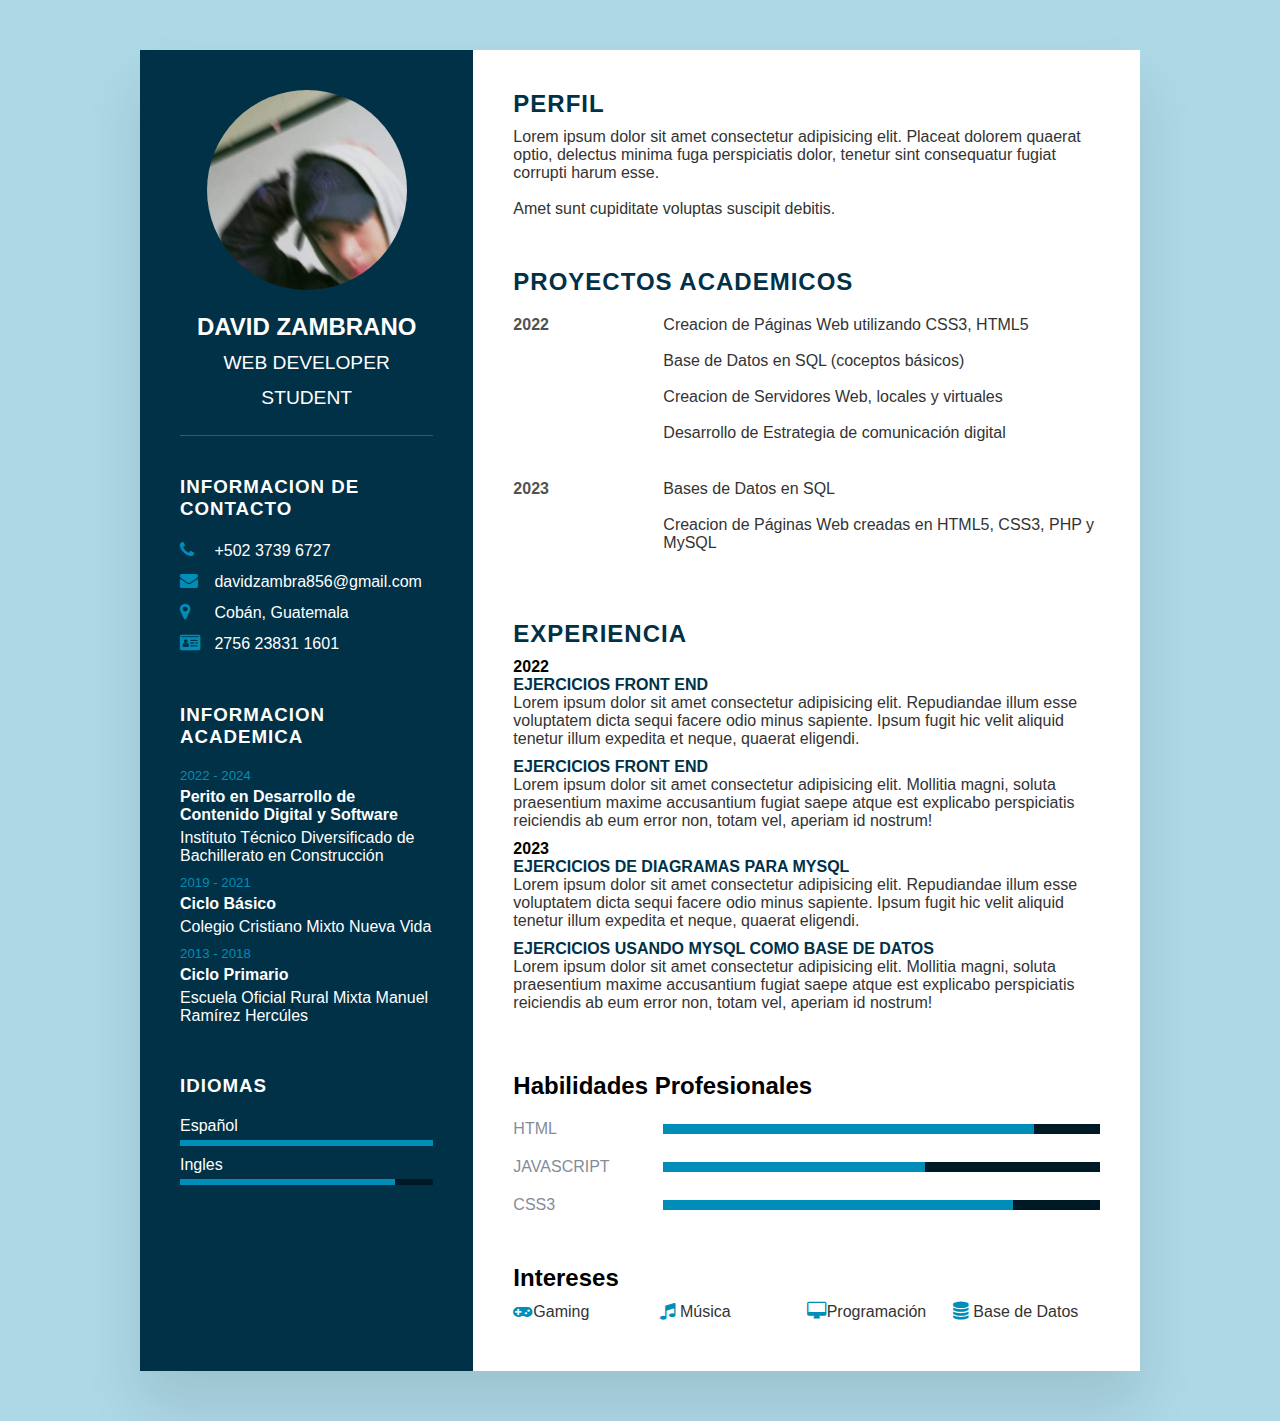
==== index.html @ 7d9e50e6 "Update index.html" ====
<!DOCTYPE html>
<html lang="en">
<head>
    <meta charset="UTF-8">
    <meta name="viewport" content="width=device-width, initial-scale=1.0">
    <title>Curriculum Vitae</title>
    <link href=’https://fonts.googleapis.com/css?family=Poppins’ rel=’stylesheet’>
    <link rel="stylesheet" href="https://cdnjs.cloudflare.com/ajax/libs/font-awesome/4.7.0/css/font-awesome.css" integrity="sha512-5A8nwdMOWrSz20fDsjczgUidUBR8liPYU+WymTZP1lmY9G6Oc7HlZv156XqnsgNUzTyMefFTcsFH/tnJE/+xBg==" crossorigin="anonymous" referrerpolicy="no-referrer" />
    <link rel="stylesheet" href="style.css">
</head>
<body>
    <div class="contenedor">
        <div class="izqlad">
            <div class="perfiltext">
                <div class="imgprf">
                    <img src="curriculum.jpg">
                </div>
                <h2>David Zambrano<br><span>Web Developer Student</span></h2>
            </div>


            <div class="infocontacto">
                <h3 class="titulo">Informacion de Contacto</h3>
                <ul>
                    <li>
                        <span class="icon"><i class="fa fa-phone" aria-hidden="true"></i></span>
                        <span class="texto">+502 3739 6727</span>
                    </li>
                    <li>
                        <span class="icon"><i class="fa fa-envelope" aria-hidden="true"></i></span>
                        <span class="texto">davidzambra856@gmail.com</span>
                    </li>
                    <li>
                        <span class="icon"><i class="fa fa-map-marker" aria-hidden="true"></i></i></span>
                        <span class="texto">Cobán, Guatemala</span>
                    </li>
                    <li>
                        <span class="icon"><i class="fa fa-id-card" aria-hidden="true"></i> </span>
                        <span class="texto">2756 23831 1601</span>
                    </li>
                </ul>
            </div>
             

            <div class="infocontacto education">
                <h3 class="titulo">Informacion Academica</h3>
                <ul>
                    <li>
                        <h5>2022 - 2024</h5>
                        <h4><b>Perito en Desarrollo de Contenido Digital y Software</b></h4>
                        <h4>Instituto Técnico Diversificado de Bachillerato en Construcción</h4>
                    </li>
                    <li>
                        <h5>2019 - 2021</h5>
                        <h4><b>Ciclo Básico</b></h4>
                        <h4>Colegio Cristiano Mixto Nueva Vida</h4>
                        
                    </li>
                    <li>
                        <h5>2013 - 2018</h5>
                        <h4><b>Ciclo Primario</b></h4>
                        <h4>Escuela Oficial Rural Mixta Manuel Ramírez Hercúles<h4>
                    </li>
                </ul>
            </div>
            
            <div class="infocontacto idiomas">
                <h3 class="titulo">Idiomas</h3>
                <ul>
                    <li>
                        <span class="texto">Español</span>
                        <span class="porcentaje">
                            <div style="width: 100%;"></div>
                        </span>
                    </li>
                    <li>
                        <span class="texto">Ingles</span>
                        <span class="porcentaje">
                            <div style="width: 85%;"></div>
                        </span>
                    </li>
                </ul>
            </div>

        </div>
        <div class="derlad">
            <div class="acerca">
                <div class="titulo2"><h2>Perfil</h2></div>
                <p>Lorem ipsum dolor sit amet consectetur adipisicing elit. 
                    Placeat dolorem quaerat optio, delectus minima fuga perspiciatis dolor, tenetur sint consequatur fugiat corrupti harum esse. <br><br>
                    Amet sunt cupiditate voluptas suscipit debitis.</p>
            </div>

            <div class="acerca">
                <h2 class="titulo2">Proyectos Academicos</h2>
                <div class="caja">
                    <div class="proyecto">
                        <h4>2022</h4>
                    </div>
                    <div class="texto">
                        <p>Creacion de Páginas Web utilizando CSS3, HTML5</p><br>
                        <p>Base de Datos en SQL (coceptos básicos)</p><br>
                        <p>Creacion de Servidores Web, locales y virtuales</p><br>
                        <p>Desarrollo de Estrategia de comunicación digital</p><br>
                    </div>
                </div>

                <div class="caja">
                    <div class="proyecto">
                        <h4>2023</h4>
                    </div>
                    <div class="texto">
                        <p>Bases de Datos en SQL</p><br>
                        <p>Creacion de Páginas Web creadas en HTML5, CSS3, PHP y MySQL</p><br>
                    </div>
                </div>
            </div>

            <div class="acerca">
                <h2 class="titulo2">Experiencia</h2>
                <div class="caja2">
                    <div class="proyecto">
                        <h4>2022</h4>
                    </div>
                    <div class="texto">
                        <h4>Ejercicios Front End</h4>
                        <p>Lorem ipsum dolor sit amet consectetur adipisicing elit. Repudiandae illum esse voluptatem dicta sequi facere odio minus sapiente. Ipsum fugit hic velit aliquid tenetur illum expedita et neque, quaerat eligendi.</p>
                    </div>
                    <div class="texto">
                        <h4>Ejercicios Front End</h4>
                        <p>Lorem ipsum dolor sit amet consectetur adipisicing elit. Mollitia magni, soluta praesentium maxime accusantium fugiat saepe atque est explicabo perspiciatis reiciendis ab eum error non, totam vel, aperiam id nostrum!</p>
                    </div>

                    <div class="proyecto">
                        <h4>2023</h4>
                    </div>
                    <div class="texto">
                        <h4>Ejercicios de Diagramas para MySQL</h4>
                        <p>Lorem ipsum dolor sit amet consectetur adipisicing elit. Repudiandae illum esse voluptatem dicta sequi facere odio minus sapiente. Ipsum fugit hic velit aliquid tenetur illum expedita et neque, quaerat eligendi.</p>
                    </div>
                    <div class="texto">
                        <h4>Ejercicios usando MySQL como Base de Datos</h4>
                        <p>Lorem ipsum dolor sit amet consectetur adipisicing elit. Mollitia magni, soluta praesentium maxime accusantium fugiat saepe atque est explicabo perspiciatis reiciendis ab eum error non, totam vel, aperiam id nostrum!</p>
                    </div>
                </div>
            </div>
            <div class="acerca habilidades">
                <h2 class="Titulo2">Habilidades Profesionales</h2>
                <div class="caja">
                    <h4>HTML</h4>
                    <div class="porcentaje">
                        <div style="width: 85%;"></div>
                    </div>
                </div>
                
                <div class="caja">
                    <h4>JavaScript</h4>
                    <div class="porcentaje">
                        <div style="width: 60%;"></div>
                    </div>
                </div>
                
                <div class="caja">
                    <h4>CSS3</h4>
                    <div class="porcentaje">
                        <div style="width: 80%;"></div>
                    </div>
                </div>
            </div>

            <div class="acerca intereses">
                <h2>Intereses</h2>
                <ul>
                    <li><i class="fa fa-gamepad" aria-hidden="true"></i>Gaming</li>
                    <li><i class="fa fa-music" aria-hidden="true"></i>Música</li>
                    <li><i class="fa fa-desktop" aria-hidden="true"></i>Programación</li>
                    <li><i class="fa fa-database" aria-hidden="true"></i>Base de Datos</li>
                </ul>
            </div>

        </div>
    </div>
</body>
</html>
---- style.css ----
* {
    margin: 0;
    padding: 0;
    font-family: Arial, Helvetica, sans-serif;
    box-sizing: border-box;
}

body {
    font-family: Arial;
    background: lightblue;
    display: flex ;
    justify-content: center;
    align-items: center;
    min-height: 100vh;
}

.contenedor {
    position: relative;
    width: 100%;
    max-width: 1000px;
    min-height: 1000px;
    margin: 50px;
    background: #ffff;
    display: grid;
    grid-template-columns: 1fr 2fr;
    box-shadow: 0 35px 55px rgba(0,0,0,0.1); 
}

.contenedor .izqlad {
    position: relative;
    background: #003147;
    padding: 40px;
}

.perfiltext {
    position: relative;
    display: flex;
    flex-direction: column;
    align-items: center;
    padding-bottom: 20px;
    border-bottom: 1px solid rgba(255,255,255,0.2);
}

.perfiltext .imgprf {
    position: relative;
    width: 200px;
    height: 200px;
    border-radius: 50%;
    overflow: hidden;
}

.perfiltext .imgprf img {
    position: absolute;
    top: 0;
    left: 0;
    width: 100%;
    height: 100%;
    object-fit: cover;
}

.perfiltext h2 {
    color: #fff;
    font-size: 1.5em;
    margin-top: 20px;
    text-transform: uppercase;
    text-align: center;
    font-weight: 600;
    line-height: 1.4em;
}

.perfiltext span {
    font-size: 0.8em;
    font-weight: 300;
}

.infocontacto {
    padding-top: 40px;
}

.titulo {
    color: #fff;
    text-transform: uppercase;
    font-weight: 600;
    letter-spacing: 1px;
    margin-bottom: 20px;
}

.infocontacto ul {
    position: relative;
}

.infocontacto ul li { 
    position: relative;
    list-style: none;
    margin: 10px 0;
    cursor: pointer;
}

.infocontacto ul li .icon {
    display: inline-block;
    width: 30px;
    font-size: 18px;
    color:#008db8;
}

.infocontacto ul li span {
    color: #fff;
    font-weight: 300;

}

.infocontacto .education li {
    margin-bottom: 15px;
}

.infocontacto.education h5 {
    color: #008db8;
    font-weight: 500;
}


.infocontacto.education h4 {
    margin-top: 5px;
    color: #fff;
    font-weight: 500;
}

.infocontacto.idiomas .porcentaje {
    position: relative;
    width: 100%;
    height: 6px;
    background: #001a25;
    display: block;
    margin-top: 5px;
}

.infocontacto.idiomas .porcentaje div {
    position: absolute;
    top: 0;
    left: 0;
    height: 100%;
    background: #008db8;
}
.contenedor .derlad {
    position: relative;
    background: #fff;
    padding: 40px;
 }

.acerca {
    margin-bottom: 50px;
 }

.acerca:last-child {
    margin-bottom: 0;
 }

.titulo2 {
    color:#003147;
    text-transform: uppercase;
    letter-spacing: 1px;
    margin-bottom: 10px;
 }

p {
    color: #333;
 }

.acerca .caja {
    display: flex;
    flex-direction:row;
    margin: 20px 0;
 }

.acerca .caja .proyecto {
    min-width: 150px;
 }

 .acerca .caja .proyecto h4 {
    text-transform: uppercase;
    color:#535252;
    font-weight: 600;
 }

 .acerca .caja2 {
    display: flex;
    flex-direction: column;
    margin: 10px 0;
 }

.acerca .caja2 .texto h4 {
    text-transform: uppercase;
    color:#003147;
    font-weight: bold;
}

.acerca .caja2 .texto p {
    margin-bottom: 10px;
}

.habilidades .caja {
    position: relative;
    width: 100%;
    display: grid;
    grid-template-columns: 150px 1fr;
    justify-content: center;
    align-items: center;
}

.habilidades .caja h4 {
    text-transform: uppercase;
    color: #848c99;
    font-weight: 500;
}

.habilidades .caja .porcentaje {
    position: relative;
    width: 100%;
    height: 10px;
    background: #001a25;
}

.habilidades .caja .porcentaje div {
    position: absolute;
    top: 0;
    left: 0;
    height: 100%;
    background: #008db8;
}

.intereses ul {
    display: grid;
    grid-template-columns: repeat(4,1fr);
}

.intereses ul li {
    list-style: none;
    color: #333;
    font-weight: 500;
    margin: 10px 0;
}

.intereses ul li .fa {
    color:#008db8;
    font-size: 18px;
    width: 20px;
}

@media (max-width: 1000px) {
    .contenedor {
        margin: 10px;
        grid-template-columns: repeat(1, 1fr);
    }
    .intereses ul {
        grid-template-columns: repeat(2, 1fr);
    }
}


@media (max-width:600px) {
    .acerca .caja {
        flex-direction: column;
    }
    .acerca .caja .proyecto {
        margin-bottom: 5px;
    }
}
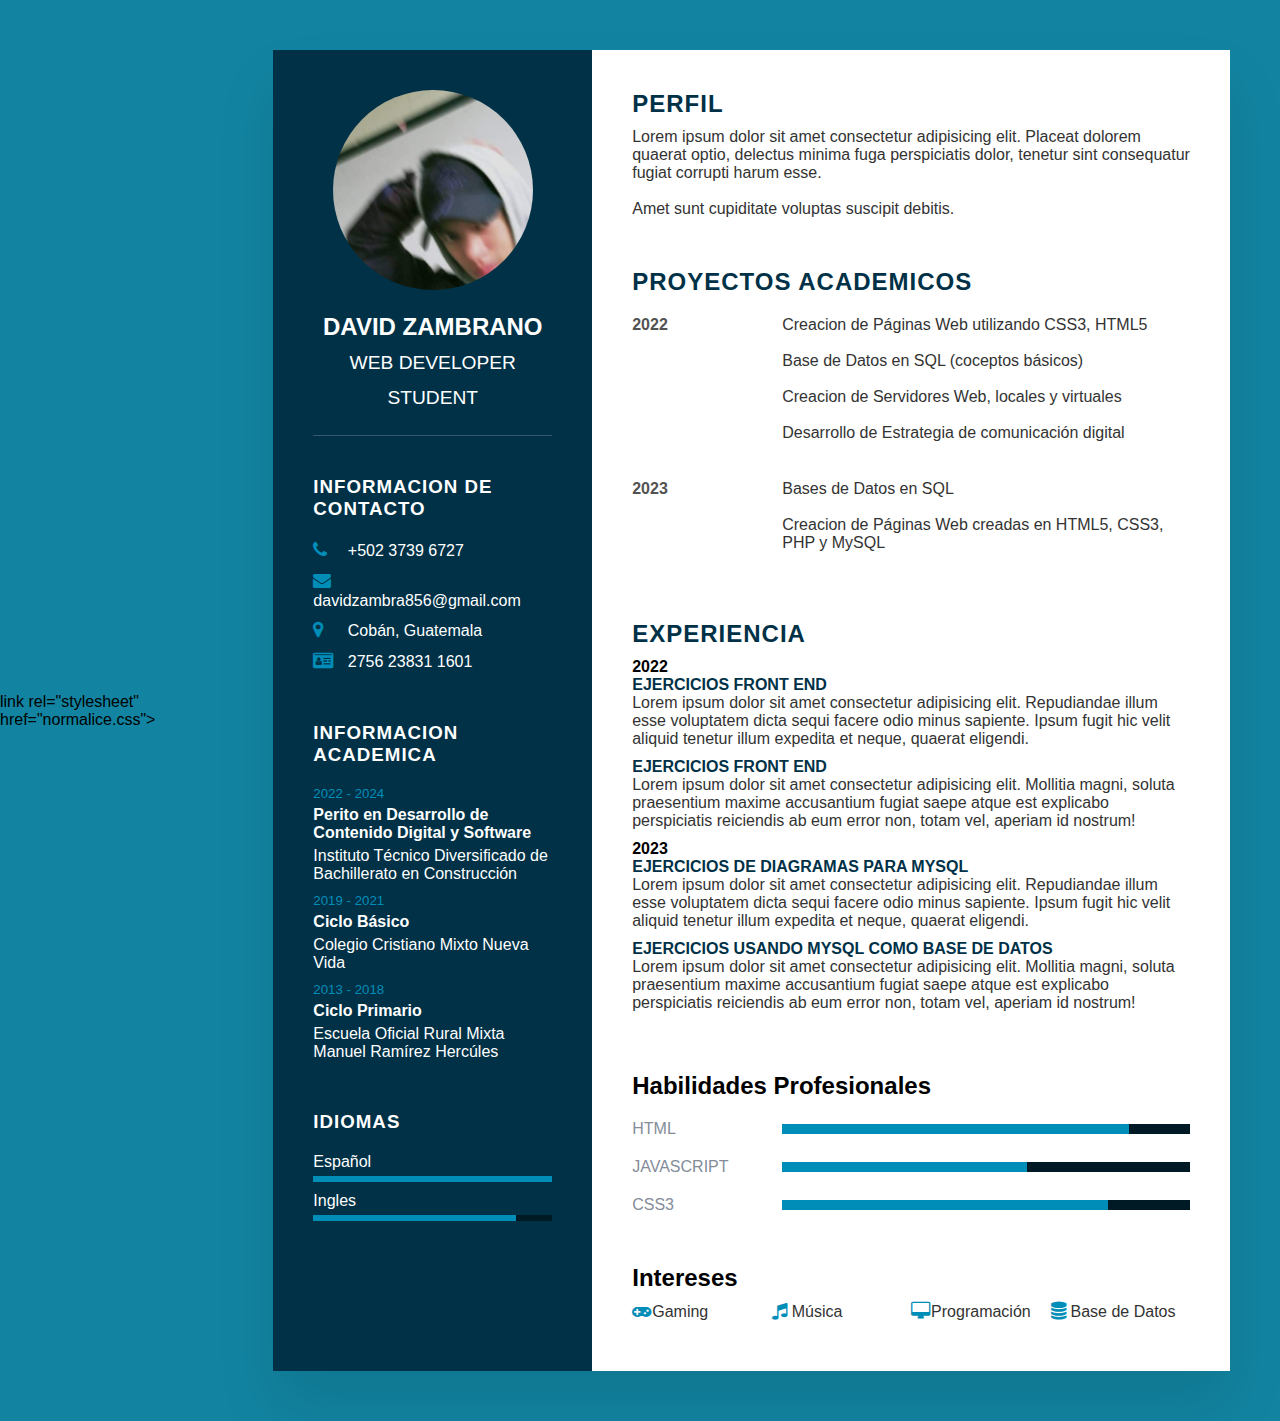
==== commit fea281e2: "Update index.html" ====
--- a/index.html
+++ b/index.html
@@ -4,7 +4,7 @@
     <meta charset="UTF-8">
     <meta name="viewport" content="width=device-width, initial-scale=1.0">
     <title>Curriculum Vitae</title>
-    <link href=’https://fonts.googleapis.com/css?family=Poppins’ rel=’stylesheet’>
+    link rel="stylesheet" href="normalice.css">
     <link rel="stylesheet" href="https://cdnjs.cloudflare.com/ajax/libs/font-awesome/4.7.0/css/font-awesome.css" integrity="sha512-5A8nwdMOWrSz20fDsjczgUidUBR8liPYU+WymTZP1lmY9G6Oc7HlZv156XqnsgNUzTyMefFTcsFH/tnJE/+xBg==" crossorigin="anonymous" referrerpolicy="no-referrer" />
     <link rel="stylesheet" href="style.css">
 </head>
@@ -35,7 +35,7 @@
                         <span class="texto">Cobán, Guatemala</span>
                     </li>
                     <li>
-                        <span class="icon"><i class="fa fa-id-card" aria-hidden="true"></i> </span>
+                        <span class="icon"><i class="fa fa-id-card" aria-hidden="true"></i></span>
                         <span class="texto">2756 23831 1601</span>
                     </li>
                 </ul>
--- a/style.css
+++ b/style.css
@@ -8,7 +8,7 @@
 
 body {
     font-family: Arial;
-    background: lightblue;
+    background: #1284a1;
     display: flex ;
     justify-content: center;
     align-items: center;
@@ -247,7 +247,7 @@
     width: 20px;
 }
 
-@media (max-width: 1000px) {
+@media (max-width: 1200px) {
     .contenedor {
         margin: 10px;
         grid-template-columns: repeat(1, 1fr);
@@ -265,4 +265,4 @@
     .acerca .caja .proyecto {
         margin-bottom: 5px;
     }
-}+}
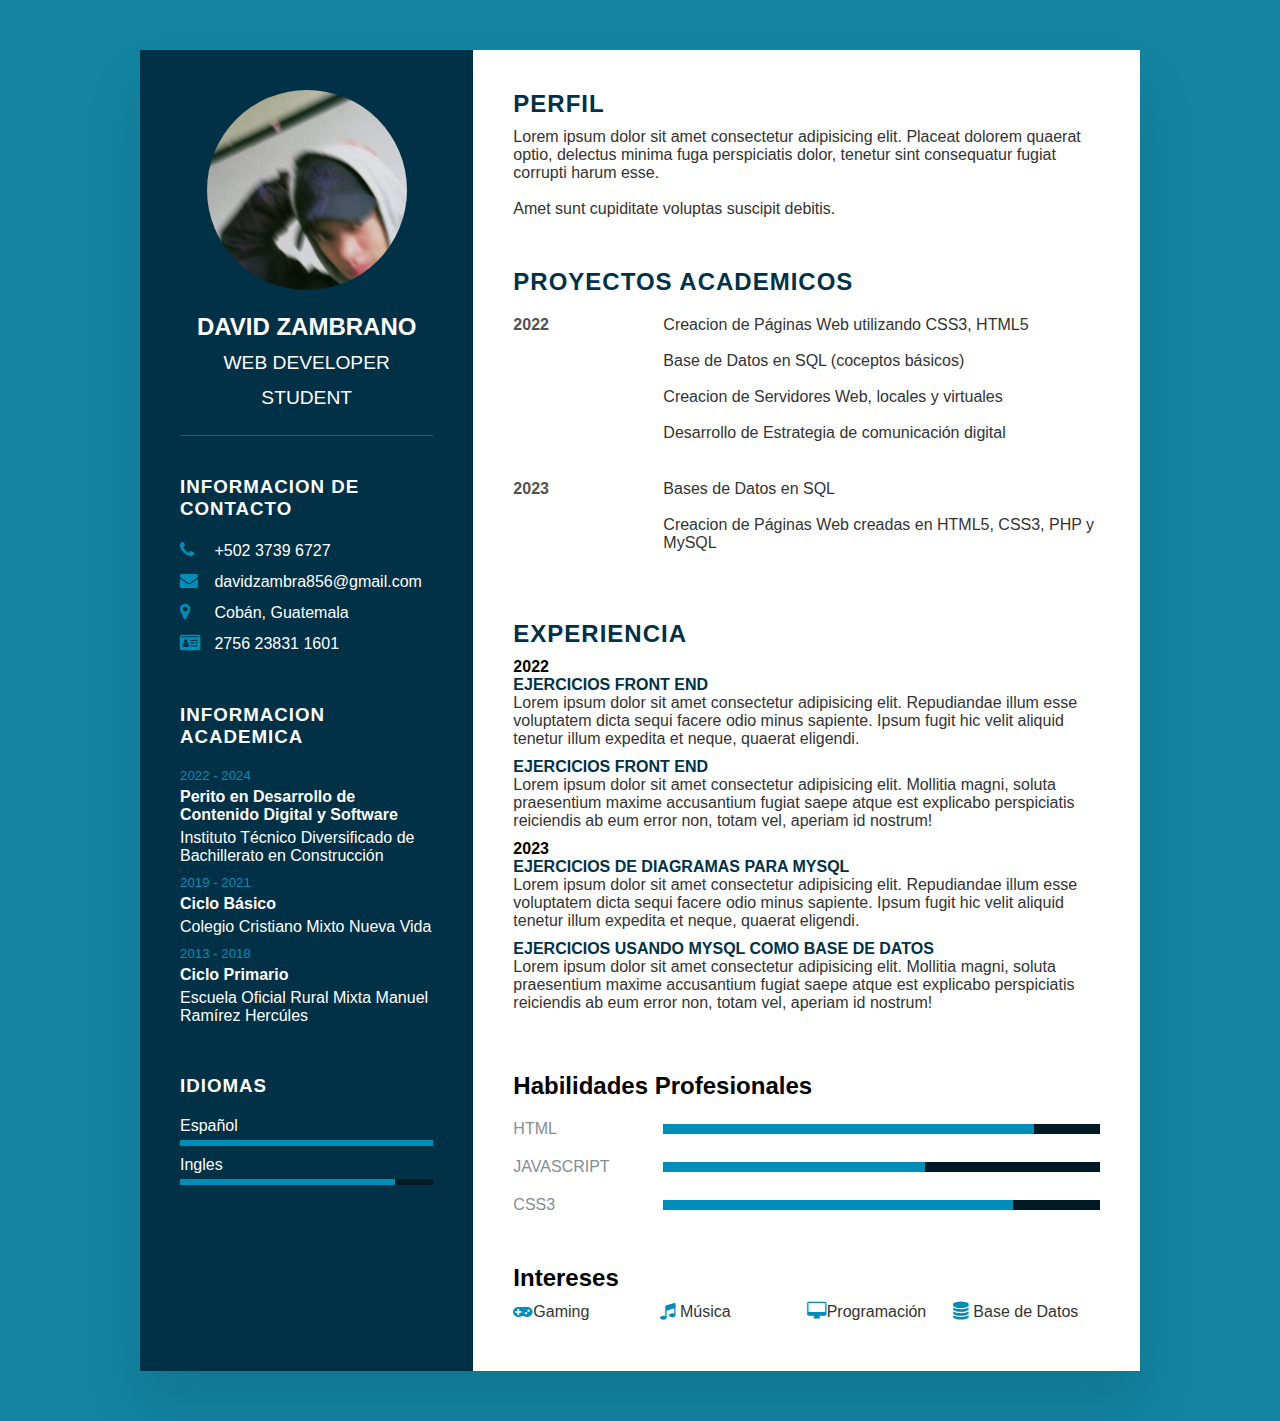
==== commit 23113baf: "Update index.html" ====
--- a/index.html
+++ b/index.html
@@ -4,7 +4,7 @@
     <meta charset="UTF-8">
     <meta name="viewport" content="width=device-width, initial-scale=1.0">
     <title>Curriculum Vitae</title>
-    link rel="stylesheet" href="normalice.css">
+    <link rel="stylesheet" href="normalice.css">
     <link rel="stylesheet" href="https://cdnjs.cloudflare.com/ajax/libs/font-awesome/4.7.0/css/font-awesome.css" integrity="sha512-5A8nwdMOWrSz20fDsjczgUidUBR8liPYU+WymTZP1lmY9G6Oc7HlZv156XqnsgNUzTyMefFTcsFH/tnJE/+xBg==" crossorigin="anonymous" referrerpolicy="no-referrer" />
     <link rel="stylesheet" href="style.css">
 </head>
--- a/normalice.css
+++ b/normalice.css
@@ -0,0 +1,349 @@
+ normalize.css v8.0.1 | MIT License | github.com/necolas/normalize.css */
+
+/* Document
+   ========================================================================== */
+
+/**
+ * 1. Correct the line height in all browsers.
+ * 2. Prevent adjustments of font size after orientation changes in iOS.
+ */
+
+html {
+  line-height: 1.15; /* 1 */
+  -webkit-text-size-adjust: 100%; /* 2 */
+}
+
+/* Sections
+   ========================================================================== */
+
+/**
+ * Remove the margin in all browsers.
+ */
+
+body {
+  margin: 0;
+}
+
+/**
+ * Render the `main` element consistently in IE.
+ */
+
+main {
+  display: block;
+}
+
+/**
+ * Correct the font size and margin on `h1` elements within `section` and
+ * `article` contexts in Chrome, Firefox, and Safari.
+ */
+
+h1 {
+  font-size: 2em;
+  margin: 0.67em 0;
+}
+
+/* Grouping content
+   ========================================================================== */
+
+/**
+ * 1. Add the correct box sizing in Firefox.
+ * 2. Show the overflow in Edge and IE.
+ */
+
+hr {
+  box-sizing: content-box; /* 1 */
+  height: 0; /* 1 */
+  overflow: visible; /* 2 */
+}
+
+/**
+ * 1. Correct the inheritance and scaling of font size in all browsers.
+ * 2. Correct the odd `em` font sizing in all browsers.
+ */
+
+pre {
+  font-family: monospace, monospace; /* 1 */
+  font-size: 1em; /* 2 */
+}
+
+/* Text-level semantics
+   ========================================================================== */
+
+/**
+ * Remove the gray background on active links in IE 10.
+ */
+
+a {
+  background-color: transparent;
+}
+
+/**
+ * 1. Remove the bottom border in Chrome 57-
+ * 2. Add the correct text decoration in Chrome, Edge, IE, Opera, and Safari.
+ */
+
+abbr[title] {
+  border-bottom: none; /* 1 */
+  text-decoration: underline; /* 2 */
+  text-decoration: underline dotted; /* 2 */
+}
+
+/**
+ * Add the correct font weight in Chrome, Edge, and Safari.
+ */
+
+b,
+strong {
+  font-weight: bolder;
+}
+
+/**
+ * 1. Correct the inheritance and scaling of font size in all browsers.
+ * 2. Correct the odd `em` font sizing in all browsers.
+ */
+
+code,
+kbd,
+samp {
+  font-family: monospace, monospace; /* 1 */
+  font-size: 1em; /* 2 */
+}
+
+/**
+ * Add the correct font size in all browsers.
+ */
+
+small {
+  font-size: 80%;
+}
+
+/**
+ * Prevent `sub` and `sup` elements from affecting the line height in
+ * all browsers.
+ */
+
+sub,
+sup {
+  font-size: 75%;
+  line-height: 0;
+  position: relative;
+  vertical-align: baseline;
+}
+
+sub {
+  bottom: -0.25em;
+}
+
+sup {
+  top: -0.5em;
+}
+
+/* Embedded content
+   ========================================================================== */
+
+/**
+ * Remove the border on images inside links in IE 10.
+ */
+
+img {
+  border-style: none;
+}
+
+/* Forms
+   ========================================================================== */
+
+/**
+ * 1. Change the font styles in all browsers.
+ * 2. Remove the margin in Firefox and Safari.
+ */
+
+button,
+input,
+optgroup,
+select,
+textarea {
+  font-family: inherit; /* 1 */
+  font-size: 100%; /* 1 */
+  line-height: 1.15; /* 1 */
+  margin: 0; /* 2 */
+}
+
+/**
+ * Show the overflow in IE.
+ * 1. Show the overflow in Edge.
+ */
+
+button,
+input { /* 1 */
+  overflow: visible;
+}
+
+/**
+ * Remove the inheritance of text transform in Edge, Firefox, and IE.
+ * 1. Remove the inheritance of text transform in Firefox.
+ */
+
+button,
+select { /* 1 */
+  text-transform: none;
+}
+
+/**
+ * Correct the inability to style clickable types in iOS and Safari.
+ */
+
+button,
+[type="button"],
+[type="reset"],
+[type="submit"] {
+  -webkit-appearance: button;
+}
+
+/**
+ * Remove the inner border and padding in Firefox.
+ */
+
+button::-moz-focus-inner,
+[type="button"]::-moz-focus-inner,
+[type="reset"]::-moz-focus-inner,
+[type="submit"]::-moz-focus-inner {
+  border-style: none;
+  padding: 0;
+}
+
+/**
+ * Restore the focus styles unset by the previous rule.
+ */
+
+button:-moz-focusring,
+[type="button"]:-moz-focusring,
+[type="reset"]:-moz-focusring,
+[type="submit"]:-moz-focusring {
+  outline: 1px dotted ButtonText;
+}
+
+/**
+ * Correct the padding in Firefox.
+ */
+
+fieldset {
+  padding: 0.35em 0.75em 0.625em;
+}
+
+/**
+ * 1. Correct the text wrapping in Edge and IE.
+ * 2. Correct the color inheritance from `fieldset` elements in IE.
+ * 3. Remove the padding so developers are not caught out when they zero out
+ *    `fieldset` elements in all browsers.
+ */
+
+legend {
+  box-sizing: border-box; /* 1 */
+  color: inherit; /* 2 */
+  display: table; /* 1 */
+  max-width: 100%; /* 1 */
+  padding: 0; /* 3 */
+  white-space: normal; /* 1 */
+}
+
+/**
+ * Add the correct vertical alignment in Chrome, Firefox, and Opera.
+ */
+
+progress {
+  vertical-align: baseline;
+}
+
+/**
+ * Remove the default vertical scrollbar in IE 10+.
+ */
+
+textarea {
+  overflow: auto;
+}
+
+/**
+ * 1. Add the correct box sizing in IE 10.
+ * 2. Remove the padding in IE 10.
+ */
+
+[type="checkbox"],
+[type="radio"] {
+  box-sizing: border-box; /* 1 */
+  padding: 0; /* 2 */
+}
+
+/**
+ * Correct the cursor style of increment and decrement buttons in Chrome.
+ */
+
+[type="number"]::-webkit-inner-spin-button,
+[type="number"]::-webkit-outer-spin-button {
+  height: auto;
+}
+
+/**
+ * 1. Correct the odd appearance in Chrome and Safari.
+ * 2. Correct the outline style in Safari.
+ */
+
+[type="search"] {
+  -webkit-appearance: textfield; /* 1 */
+  outline-offset: -2px; /* 2 */
+}
+
+/**
+ * Remove the inner padding in Chrome and Safari on macOS.
+ */
+
+[type="search"]::-webkit-search-decoration {
+  -webkit-appearance: none;
+}
+
+/**
+ * 1. Correct the inability to style clickable types in iOS and Safari.
+ * 2. Change font properties to `inherit` in Safari.
+ */
+
+::-webkit-file-upload-button {
+  -webkit-appearance: button; /* 1 */
+  font: inherit; /* 2 */
+}
+
+/* Interactive
+   ========================================================================== */
+
+/*
+ * Add the correct display in Edge, IE 10+, and Firefox.
+ */
+
+details {
+  display: block;
+}
+
+/*
+ * Add the correct display in all browsers.
+ */
+
+summary {
+  display: list-item;
+}
+
+/* Misc
+   ========================================================================== */
+
+/**
+ * Add the correct display in IE 10+.
+ */
+
+template {
+  display: none;
+}
+
+/**
+ * Add the correct display in IE 10.
+ */
+
+[hidden] {
+  display: none;
+}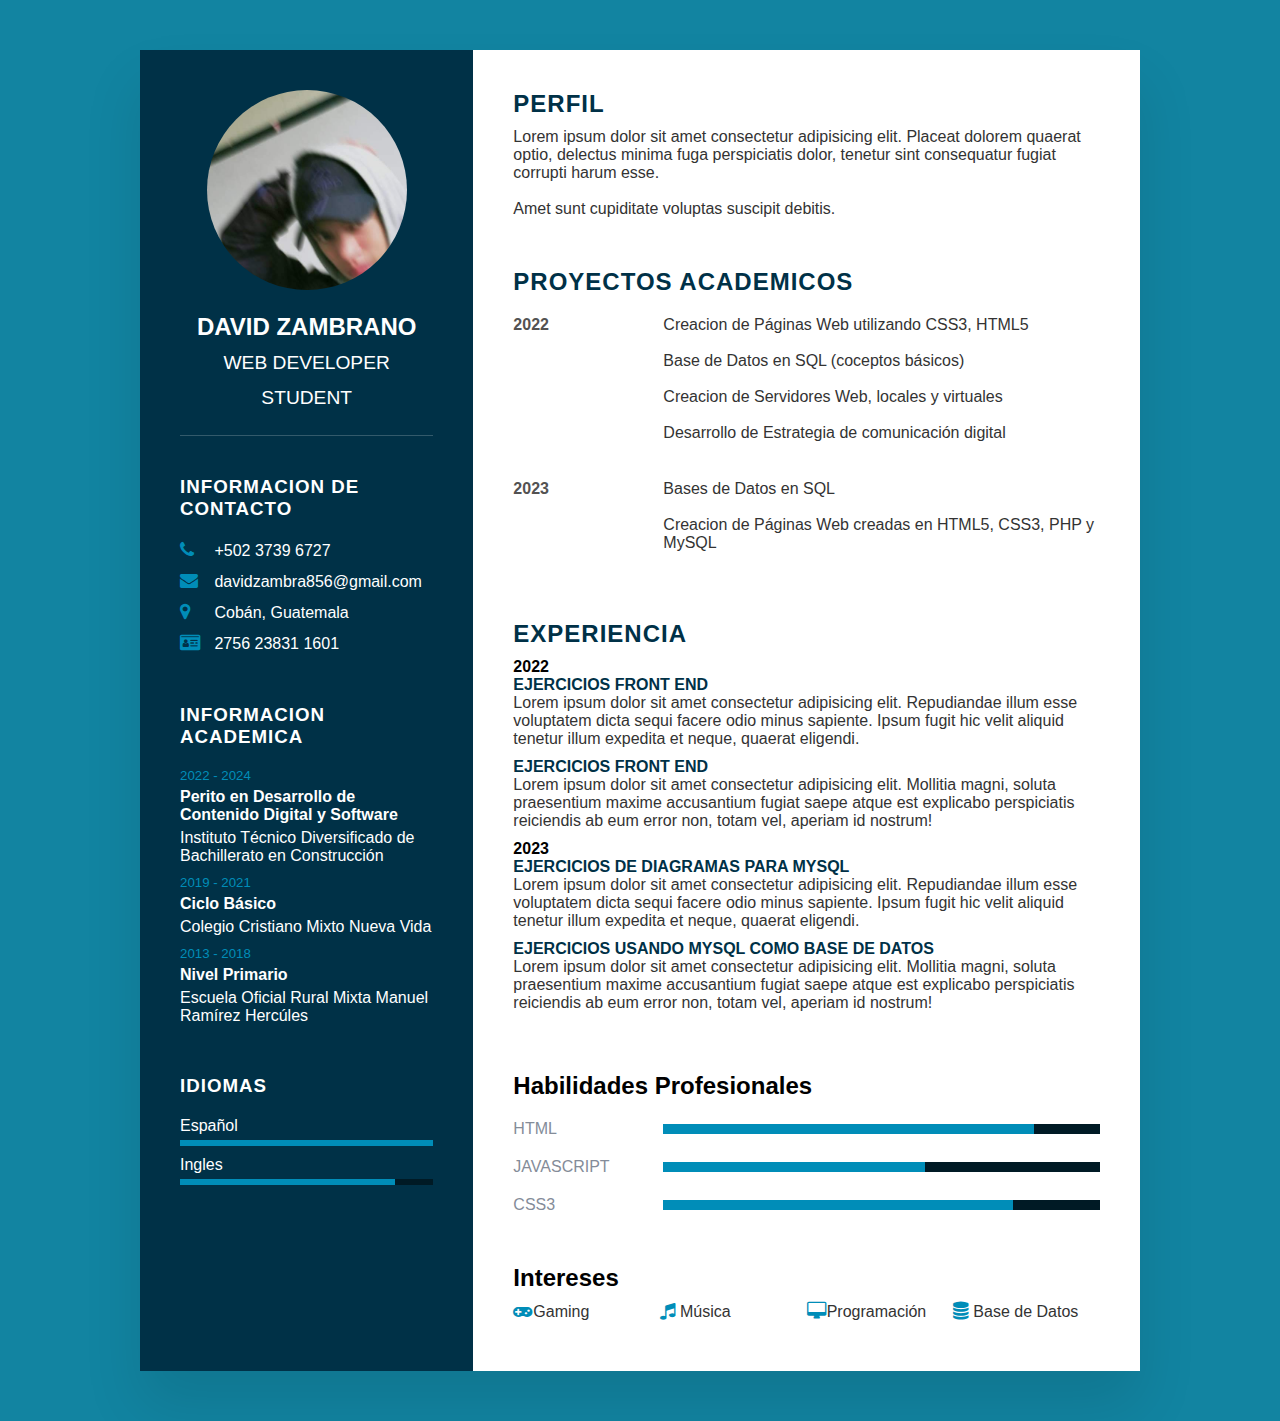
==== commit fc5eec44: "Update index.html" ====
--- a/index.html
+++ b/index.html
@@ -4,7 +4,6 @@
     <meta charset="UTF-8">
     <meta name="viewport" content="width=device-width, initial-scale=1.0">
     <title>Curriculum Vitae</title>
-    <link rel="stylesheet" href="normalice.css">
     <link rel="stylesheet" href="https://cdnjs.cloudflare.com/ajax/libs/font-awesome/4.7.0/css/font-awesome.css" integrity="sha512-5A8nwdMOWrSz20fDsjczgUidUBR8liPYU+WymTZP1lmY9G6Oc7HlZv156XqnsgNUzTyMefFTcsFH/tnJE/+xBg==" crossorigin="anonymous" referrerpolicy="no-referrer" />
     <link rel="stylesheet" href="style.css">
 </head>
@@ -58,7 +57,7 @@
                     </li>
                     <li>
                         <h5>2013 - 2018</h5>
-                        <h4><b>Ciclo Primario</b></h4>
+                        <h4><b>Nivel Primario</b></h4>
                         <h4>Escuela Oficial Rural Mixta Manuel Ramírez Hercúles<h4>
                     </li>
                 </ul>
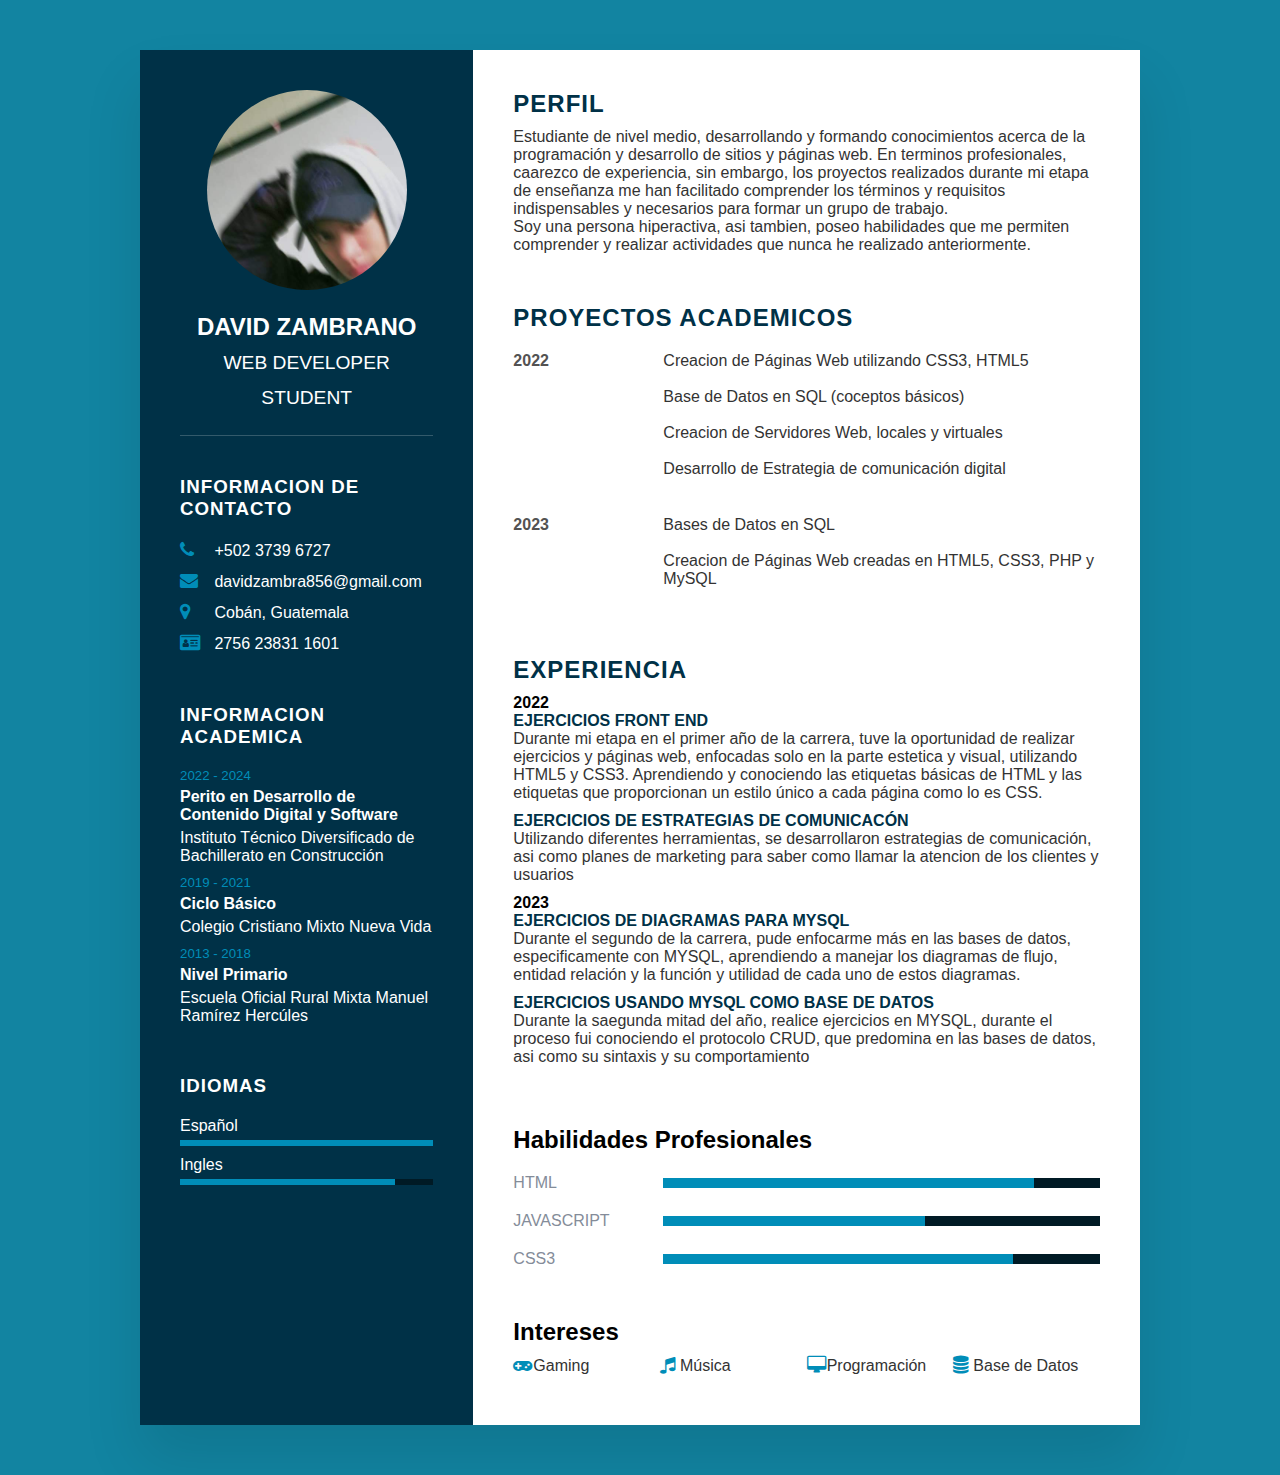
==== commit c40ef4f8: "Update index.html" ====
--- a/index.html
+++ b/index.html
@@ -85,9 +85,12 @@
         <div class="derlad">
             <div class="acerca">
                 <div class="titulo2"><h2>Perfil</h2></div>
-                <p>Lorem ipsum dolor sit amet consectetur adipisicing elit. 
-                    Placeat dolorem quaerat optio, delectus minima fuga perspiciatis dolor, tenetur sint consequatur fugiat corrupti harum esse. <br><br>
-                    Amet sunt cupiditate voluptas suscipit debitis.</p>
+                <p>Estudiante de nivel medio, desarrollando y formando conocimientos acerca de la programación y desarrollo
+                de sitios y páginas web. En terminos profesionales, caarezco de experiencia, sin embargo, los proyectos realizados durante mi etapa de enseñanza
+                me han facilitado comprender los términos y requisitos indispensables y necesarios para formar un grupo de trabajo.
+                <br>
+                Soy una persona hiperactiva, asi tambien, poseo habilidades que me permiten comprender y realizar actividades que nunca he realizado anteriormente. 
+                </p>
             </div>
 
             <div class="acerca">
@@ -123,11 +126,12 @@
                     </div>
                     <div class="texto">
                         <h4>Ejercicios Front End</h4>
-                        <p>Lorem ipsum dolor sit amet consectetur adipisicing elit. Repudiandae illum esse voluptatem dicta sequi facere odio minus sapiente. Ipsum fugit hic velit aliquid tenetur illum expedita et neque, quaerat eligendi.</p>
+                        <p>Durante mi etapa en el primer año de la carrera, tuve la oportunidad de realizar ejercicios y páginas web, enfocadas solo en la parte estetica y visual, utilizando HTML5 y CSS3.
+                        Aprendiendo y conociendo las etiquetas básicas de HTML y las etiquetas que proporcionan un estilo único a cada página como lo es CSS.</p>
                     </div>
                     <div class="texto">
-                        <h4>Ejercicios Front End</h4>
-                        <p>Lorem ipsum dolor sit amet consectetur adipisicing elit. Mollitia magni, soluta praesentium maxime accusantium fugiat saepe atque est explicabo perspiciatis reiciendis ab eum error non, totam vel, aperiam id nostrum!</p>
+                        <h4>Ejercicios de Estrategias de Comunicacón</h4>
+                        <p>Utilizando diferentes herramientas, se desarrollaron estrategias de comunicación, asi como planes de marketing para saber como llamar la atencion de los clientes y usuarios</p>
                     </div>
 
                     <div class="proyecto">
@@ -135,11 +139,11 @@
                     </div>
                     <div class="texto">
                         <h4>Ejercicios de Diagramas para MySQL</h4>
-                        <p>Lorem ipsum dolor sit amet consectetur adipisicing elit. Repudiandae illum esse voluptatem dicta sequi facere odio minus sapiente. Ipsum fugit hic velit aliquid tenetur illum expedita et neque, quaerat eligendi.</p>
+                        <p>Durante el segundo de la carrera, pude enfocarme más en las bases de datos, especificamente con MYSQL, aprendiendo a manejar los diagramas de flujo, entidad relación y la función y utilidad de cada uno de estos diagramas.</p>
                     </div>
                     <div class="texto">
                         <h4>Ejercicios usando MySQL como Base de Datos</h4>
-                        <p>Lorem ipsum dolor sit amet consectetur adipisicing elit. Mollitia magni, soluta praesentium maxime accusantium fugiat saepe atque est explicabo perspiciatis reiciendis ab eum error non, totam vel, aperiam id nostrum!</p>
+                        <p>Durante la saegunda mitad del año, realice ejercicios en MYSQL, durante el proceso fui conociendo el protocolo CRUD, que predomina en las bases de datos, asi como su sintaxis y su comportamiento</p>
                     </div>
                 </div>
             </div>
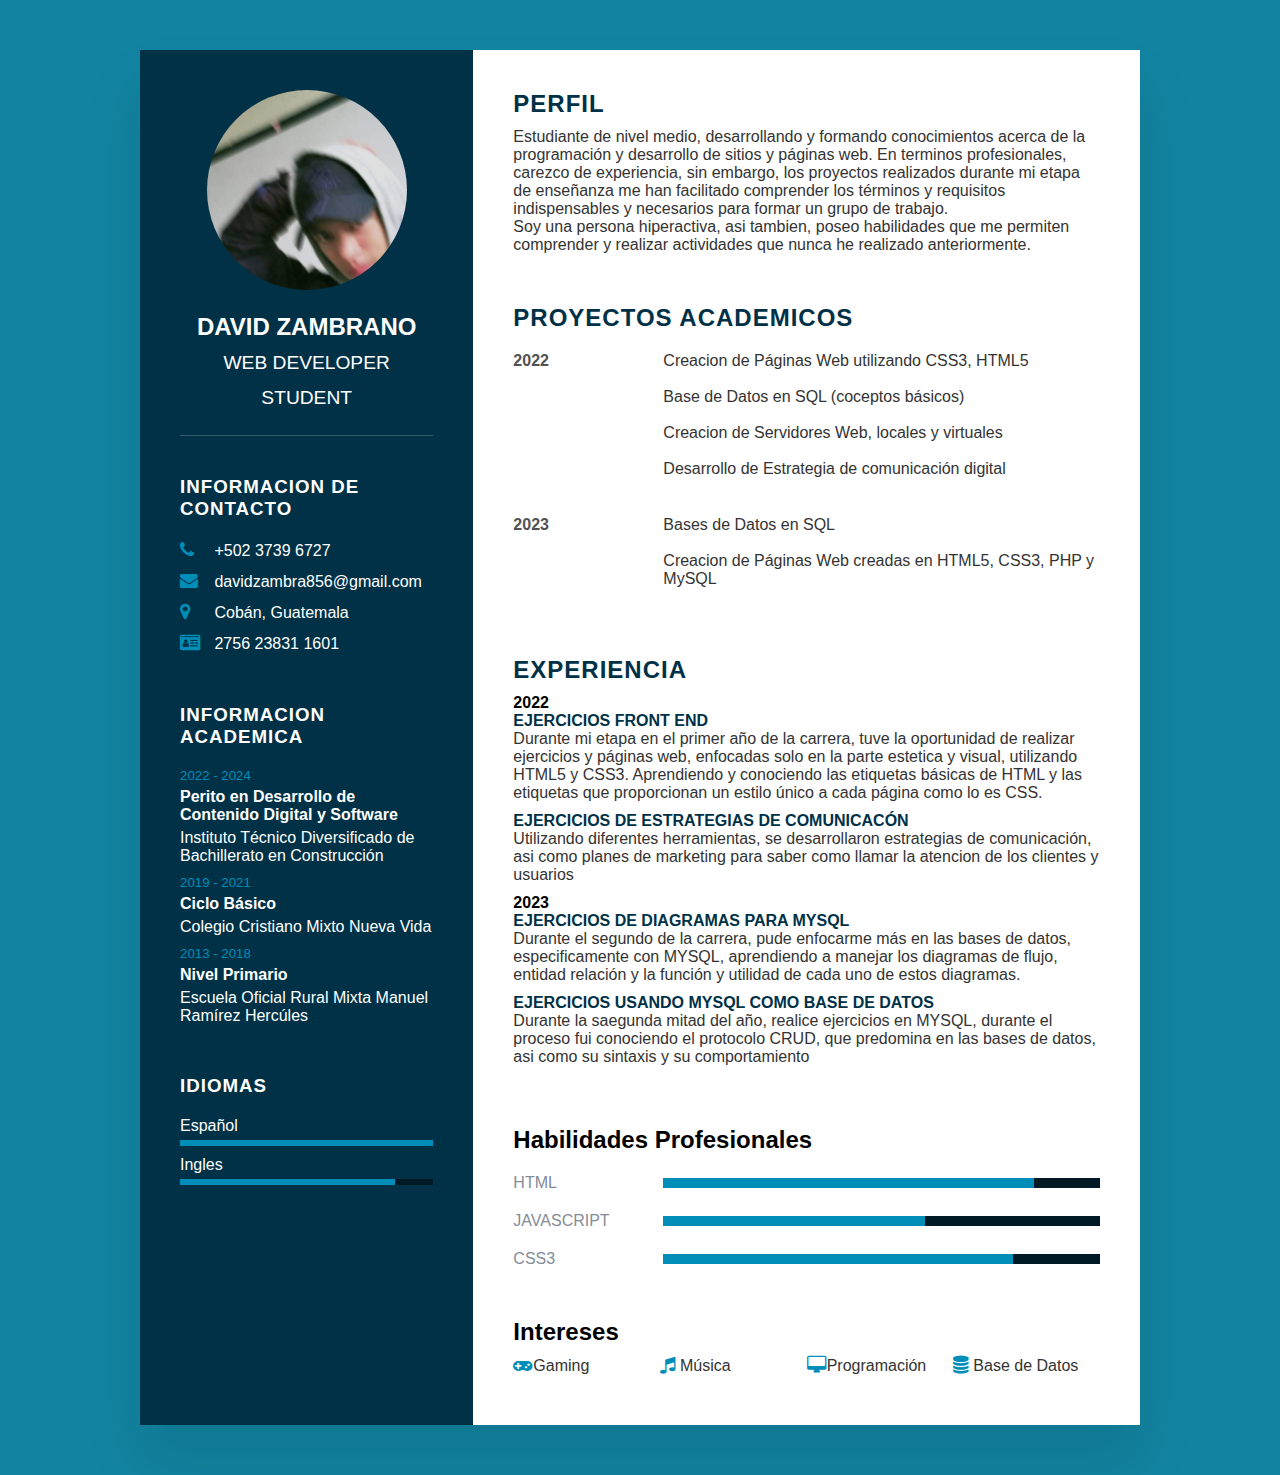
==== commit 8bd27a7a: "Update index.html" ====
--- a/index.html
+++ b/index.html
@@ -86,7 +86,7 @@
             <div class="acerca">
                 <div class="titulo2"><h2>Perfil</h2></div>
                 <p>Estudiante de nivel medio, desarrollando y formando conocimientos acerca de la programación y desarrollo
-                de sitios y páginas web. En terminos profesionales, caarezco de experiencia, sin embargo, los proyectos realizados durante mi etapa de enseñanza
+                de sitios y páginas web. En terminos profesionales, carezco de experiencia, sin embargo, los proyectos realizados durante mi etapa de enseñanza
                 me han facilitado comprender los términos y requisitos indispensables y necesarios para formar un grupo de trabajo.
                 <br>
                 Soy una persona hiperactiva, asi tambien, poseo habilidades que me permiten comprender y realizar actividades que nunca he realizado anteriormente. 
